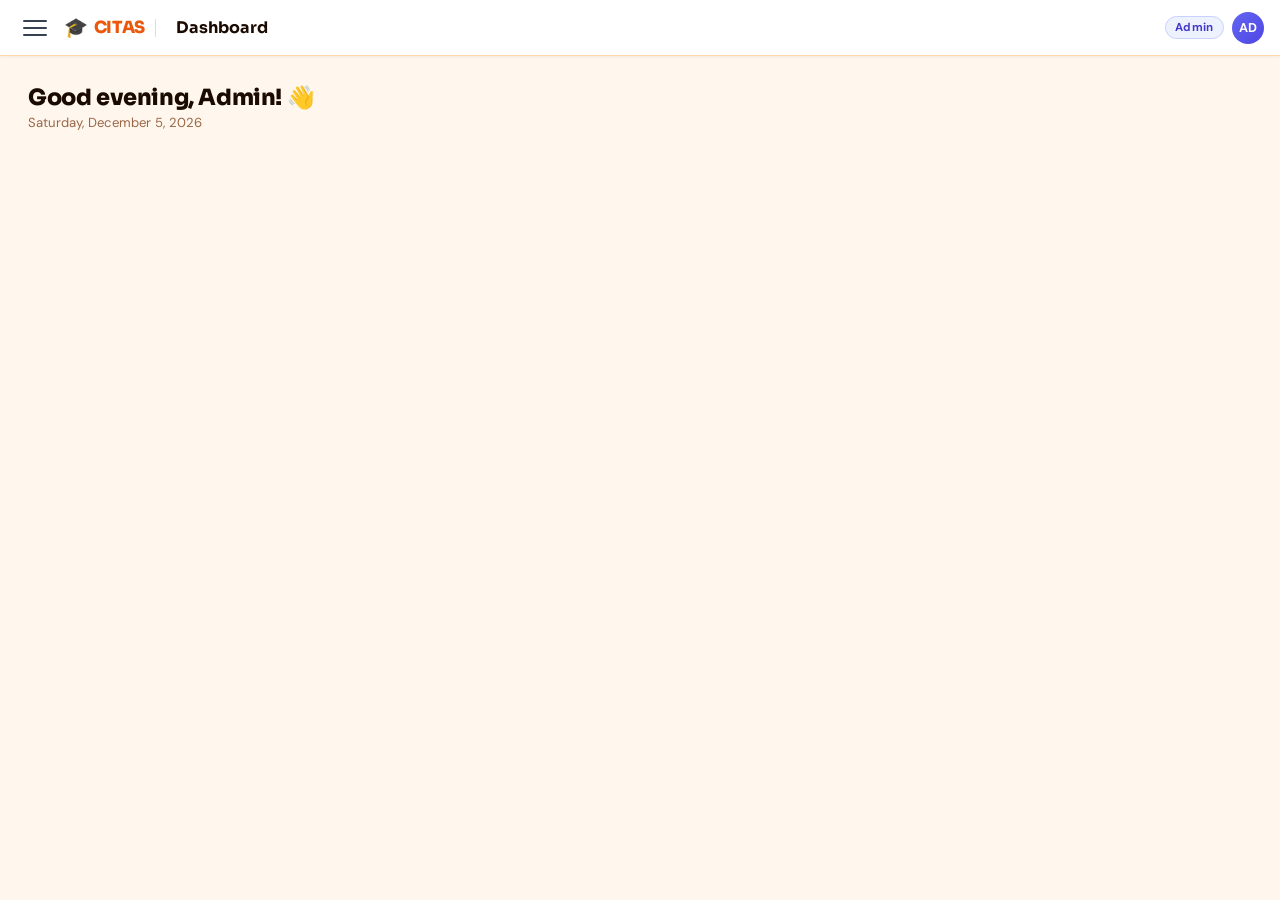
==== admin.html @ ee887fa1 "feat(admin): add admin panel with coordinator management and system stats" ====
<!DOCTYPE html>
<html lang="en">
<head>
  <meta charset="UTF-8">
  <meta name="viewport" content="width=device-width, initial-scale=1.0">
  <title>CITAS — Admin Panel</title>
  <link rel="preconnect" href="https://fonts.googleapis.com">
  <link href="https://fonts.googleapis.com/css2?family=Sora:wght@400;600;700;800&family=DM+Sans:wght@400;500&display=swap" rel="stylesheet">
  <link rel="stylesheet" href="assets/uiParts.css">
  <style>
    body { font-family: 'DM Sans', sans-serif; background: #FFF7ED; margin: 0; }
    .cui-card-title, .cui-page-title { font-family: 'Sora', sans-serif; }

    /* Coordinator card */
    .coord-card {
      background: #fff;
      border: 1px solid #FED7AA;
      border-radius: 12px;
      padding: 1rem 1.25rem;
      margin-bottom: .7rem;
      display: flex;
      align-items: center;
      gap: 1rem;
      flex-wrap: wrap;
      transition: box-shadow .15s;
    }
    .coord-card:hover   { box-shadow: 0 4px 12px rgba(234,88,12,.1); }
    .coord-card.pending { border-color: #F59E0B; background: #FFFBEB; }
    .coord-card.inactive{ border-color: #E5E7EB; background: #F9FAFB; }
    .coord-info         { flex: 1; min-width: 180px; }
    .coord-name         { font-family: Sora,sans-serif; font-weight:700; color:#1A0A00; font-size:.95rem; }
    .coord-meta         { font-size:.78rem; color:#9A6647; margin-top:.2rem; }
    .coord-actions      { display:flex; gap:.4rem; flex-wrap:wrap; flex-shrink:0; }
    @media(max-width:480px) {
      .coord-actions { width:100%; justify-content:flex-end; }
    }

    /* Recent registration item */
    .recent-item {
      display: flex;
      align-items: center;
      gap: .75rem;
      padding: .6rem 0;
      border-bottom: 1px solid #FFF0E0;
    }
    .recent-item:last-child { border-bottom: none; }
  </style>
</head>
<body>

<div class="cui-page-layout">
  <div class="cui-page-main" id="page-main">
    <div class="cui-page-content">
      <section class="cui-section active" id="sec-dashboard"></section>
      <section class="cui-section"        id="sec-coordinators"></section>
      <section class="cui-section"        id="sec-interns"></section>
    </div>
  </div>
</div>

<script src="assets/uiParts.js"></script>
<script>
'use strict';

// ─────────────────────────────────────────────────────────────
//  DATA  (loaded from API — not hardcoded)
// ─────────────────────────────────────────────────────────────
const ADMIN = {
  name:  'Administrator',
  email: 'admin@citas.edu',
  role:  'admin',
};

let STATS        = {};
let COORDINATORS = [];  // all coordinators (pending + active + inactive)


// ─────────────────────────────────────────────────────────────
//  SECTION MAP
// ─────────────────────────────────────────────────────────────
const SECTIONS = {
  dashboard:    'Dashboard',
  coordinators: 'Coordinators',
  interns:      'Interns Overview',
};


// ─────────────────────────────────────────────────────────────
//  SHARED HELPERS  (defined FIRST — used by sidebar below)
// ─────────────────────────────────────────────────────────────
const Helpers = {

  pageHeader(title, subtitle = '', action = null) {
    const wrap = document.createElement('div');
    wrap.className = 'cui-page-header';
    const left = document.createElement('div');
    left.innerHTML = `
      <div class="cui-page-title">${title}</div>
      ${subtitle ? `<div class="cui-page-subtitle">${subtitle}</div>` : ''}`;
    wrap.appendChild(left);
    if (action) wrap.appendChild(action);
    return wrap;
  },

  orangeBtn(label, onClick) {
    return UI.button(label, {
      size: 'sm',
      color: { base:'#EA580C', hover:'#C2410C', text:'#fff' },
      onClick,
    });
  },

  ghostBtn(label, onClick) {
    return UI.button(label, {
      variant: 'ghost', size: 'sm',
      color: { base:'#FFF7ED', hover:'#FFEDD5', text:'#EA580C', border:'#FED7AA' },
      onClick,
    });
  },

  greenBtn(label, onClick) {
    return UI.button(label, {
      size: 'sm',
      color: { base:'#10B981', hover:'#059669', text:'#fff' },
      onClick,
    });
  },

  redBtn(label, onClick) {
    return UI.button(label, {
      size: 'sm',
      color: { base:'#FEF2F2', hover:'#FEE2E2', text:'#991B1B', border:'#FECACA' },
      onClick,
    });
  },

  warningBtn(label, onClick) {
    return UI.button(label, {
      size: 'sm',
      color: { base:'#FFFBEB', hover:'#FEF3C7', text:'#92400E', border:'#FDE68A' },
      onClick,
    });
  },

  avatar(name, size = 'sm') {
    const av = UI.avatar(name, size);
    av.style.background = 'linear-gradient(135deg,#6366F1,#4F46E5)';
    av.style.flexShrink  = '0';
    return av;
  },

  sidebarFooter() {
    const wrap = document.createElement('div');
    wrap.style.cssText = 'display:flex;align-items:center;gap:.65rem';
    const av = UI.avatar(ADMIN.name, 'sm');
    av.style.cssText = 'background:rgba(255,255,255,.22);border:1.5px solid rgba(255,255,255,.35)';
    const info = document.createElement('div');
    info.style.minWidth = '0';
    info.innerHTML = `
      <div style="font-size:.85rem;font-weight:700;color:#fff;overflow:hidden;text-overflow:ellipsis;white-space:nowrap">${ADMIN.name}</div>
      <div style="font-size:.72rem;color:rgba(255,255,255,.6)">System Admin</div>`;
    wrap.append(av, info);
    return wrap;
  },

  refreshCard(id, buildFn) {
    const el = document.getElementById(id);
    if (!el) return;
    el.innerHTML = '';
    el.appendChild(buildFn());
  },

  // Generic API call helper
  async api(action, extra = {}) {
    const res  = await fetch('config/api.php', {
      method:  'POST',
      headers: { 'Content-Type': 'application/json' },
      body:    JSON.stringify({ action, ...extra }),
    });
    return res.json();
  },
};


// ─────────────────────────────────────────────────────────────
//  NAVIGATION
// ─────────────────────────────────────────────────────────────
const sidebar = UI.pageSidebar({
  brand:     'Admin Panel',
  brandIcon: '🛡️',
  items: [
    { section: true, label: 'Menu' },
    { label: 'Dashboard',        icon: '🏠', active: true,  onClick: () => navigate('dashboard')    },
    { label: 'Coordinators',     icon: '🗂️',               onClick: () => navigate('coordinators') },
    { label: 'Interns Overview', icon: '👥',               onClick: () => navigate('interns')      },
    { section: true, label: 'Account' },
    { label: 'Sign Out', icon: '🚪',
      onClick: () => {
        if (!confirm('Sign out?')) return;
        Helpers.api('logout').finally(() => { location.href = 'index.php'; });
      }
    },
  ],
  footer: Helpers.sidebarFooter(),
});

const topbar = UI.navbar({
  brand: 'CITAS', brandIcon: '🎓',
  sidebar,
  pageTitle: 'Dashboard',
  right: [
    UI.badge('Admin', { base:'#EEF2FF', text:'#4338CA', border:'#C7D2FE' }),
    (() => {
      const av = UI.avatar(ADMIN.name, 'sm');
      av.style.background = 'linear-gradient(135deg,#6366F1,#4F46E5)';
      return av;
    })(),
  ],
});
document.getElementById('page-main').prepend(topbar.el);

function navigate(name) {
  document.querySelectorAll('.cui-section').forEach(s => s.classList.remove('active'));
  document.getElementById('sec-' + name).classList.add('active');
  sidebar.setActive(SECTIONS[name]);
  const center = document.querySelector('.cui-navbar-center');
  if (center) center.textContent = SECTIONS[name];
}


// ─────────────────────────────────────────────────────────────
//  DASHBOARD
// ─────────────────────────────────────────────────────────────
const Dashboard = {

  build() {
    const sec  = document.getElementById('sec-dashboard');
    const hour = new Date().getHours();
    const greet = hour < 12 ? 'Good morning' : hour < 17 ? 'Good afternoon' : 'Good evening';

    sec.appendChild(Helpers.pageHeader(
      `${greet}, Admin! 👋`,
      new Date().toLocaleDateString('en-US', { weekday:'long', year:'numeric', month:'long', day:'numeric' })
    ));

    // Stat cards slot — refreshed after API responds
    const statSlot = document.createElement('div');
    statSlot.id = 'dash-stat-slot';
    statSlot.appendChild(UI.loading({ style:'bar', label:'Loading stats…' }));
    sec.appendChild(statSlot);

    const row = document.createElement('div');
    row.className = 'pg-grid-2 mt-lg';
    row.style.alignItems = 'start';

    // Pending coordinators preview
    const pendingSlot = document.createElement('div');
    pendingSlot.id = 'dash-pending-slot';
    pendingSlot.appendChild(UI.loading({ style:'skeleton', rows:3, card:true }));
    row.appendChild(pendingSlot);

    // Recent registrations
    const recentSlot = document.createElement('div');
    recentSlot.id = 'dash-recent-slot';
    recentSlot.appendChild(UI.loading({ style:'skeleton', rows:4, card:true }));
    row.appendChild(recentSlot);

    sec.appendChild(row);

    // Load data
    this.loadStats();
  },

  async loadStats() {
    try {
      STATS = await Helpers.api('getSystemStats');
    } catch (_) {
      STATS = {};
    }

    // Refresh stat strip
    Helpers.refreshCard('dash-stat-slot', () => this.statStrip());

    // Refresh pending coordinators preview
    Helpers.refreshCard('dash-pending-slot', () => this.pendingCoordsCard());

    // Refresh recent registrations
    Helpers.refreshCard('dash-recent-slot', () => this.recentRegistrationsCard());

    // Update sidebar pending badge
    const pending = (STATS.pending_coordinators ?? 0);
    const badgeEl = document.querySelector('.cui-ps-btn-badge');
    if (badgeEl && pending > 0) badgeEl.textContent = pending;
  },

  statStrip() {
    const wrap = document.createElement('div');
    wrap.className = 'pg-grid-4';
    [
      { v: STATS.total_coordinators   ?? 0, l: 'Coordinators',        i: '🗂️', c: { base:'#EEF2FF', text:'#4338CA' } },
      { v: STATS.pending_coordinators ?? 0, l: 'Pending Coordinators',i: '⏳', c: { base:'#FFFBEB', text:'#92400E' } },
      { v: STATS.total_interns        ?? 0, l: 'Active Interns',      i: '👥', c: { base:'#FFF7ED', text:'#EA580C' } },
      { v: STATS.total_reports        ?? 0, l: 'Total Reports',       i: '📄', c: 'info' },
    ].forEach(s => wrap.appendChild(UI.statCard(s.v, s.l, s.i, s.c)));
    return wrap;
  },

  // Shows up to 3 pending coordinator registrations
  pendingCoordsCard() {
    const pending = COORDINATORS.filter(c => !c.is_active);
    const body    = document.createElement('div');

    if (!pending.length) {
      body.appendChild(UI.empty('✅', 'No pending coordinators', 'All coordinator accounts have been reviewed.'));
    } else {
      pending.slice(0, 3).forEach(coord => {
        const item = document.createElement('div');
        item.style.cssText = 'display:flex;align-items:center;gap:.75rem;padding:.65rem 0;border-bottom:1px solid #FFF0E0';
        const info = document.createElement('div');
        info.style.flex = '1';
        info.innerHTML  = `
          <div style="font-weight:700;font-size:.875rem;color:#1A0A00">${coord.name}</div>
          <div style="font-size:.75rem;color:#9A6647">${coord.email}</div>`;
        item.append(Helpers.avatar(coord.name), info,
          Helpers.greenBtn('✅ Approve', () => Coordinators.approve(coord.id)));
        body.appendChild(item);
      });

      if (pending.length > 3) {
        const more = document.createElement('p');
        more.style.cssText = 'font-size:.78rem;color:#9A6647;text-align:center;padding:.5rem 0 0';
        more.textContent   = `+${pending.length - 3} more pending`;
        body.appendChild(more);
      }
    }

    return UI.card({
      title: '⏳ Pending Coordinator Approvals',
      headerActions: UI.badge(pending.length, { base:'#FFFBEB', text:'#92400E' }),
      body,
      footer: pending.length ? [Helpers.ghostBtn('Manage all →', () => navigate('coordinators'))] : [],
    });
  },

  // Recent registrations (any role)
  recentRegistrationsCard() {
    const recent = STATS.recent_registrations ?? [];
    const body   = document.createElement('div');

    if (!recent.length) {
      body.appendChild(UI.empty('📭', 'No recent registrations', ''));
    } else {
      recent.forEach(u => {
        const item = document.createElement('div');
        item.className = 'recent-item';

        const av = UI.avatar(u.name, 'sm');
        av.style.background = u.role === 'coordinator'
          ? 'linear-gradient(135deg,#6366F1,#4F46E5)'
          : 'linear-gradient(135deg,#FF6B00,#EA580C)';

        const info = document.createElement('div');
        info.style.flex = '1';
        info.innerHTML  = `
          <div style="font-weight:600;font-size:.85rem;color:#1A0A00">${u.name}</div>
          <div style="font-size:.73rem;color:#9A6647">${u.email}</div>`;

        const statusBadge = document.createElement('div');
        statusBadge.style.cssText = 'display:flex;flex-direction:column;align-items:flex-end;gap:.25rem';
        statusBadge.appendChild(UI.badge(
          u.role === 'coordinator' ? '🗂️ Coordinator' : '🎒 Intern',
          u.role === 'coordinator'
            ? { base:'#EEF2FF', text:'#4338CA' }
            : { base:'#FFF7ED', text:'#EA580C' }
        ));
        statusBadge.appendChild(UI.badge(
          u.is_active ? 'Active' : '⏳ Pending',
          u.is_active ? { base:'#D1FAE5', text:'#065F46' } : { base:'#FFFBEB', text:'#92400E' }
        ));

        item.append(av, info, statusBadge);
        body.appendChild(item);
      });
    }

    return UI.card({ title: '🕐 Recent Registrations', body });
  },
};


// ─────────────────────────────────────────────────────────────
//  COORDINATORS
// ─────────────────────────────────────────────────────────────
const Coordinators = {

  // Current tab: 'pending' | 'active' | 'inactive'
  currentTab: 'pending',

  build() {
    const sec = document.getElementById('sec-coordinators');
    sec.innerHTML = '';

    sec.appendChild(Helpers.pageHeader(
      'Coordinators',
      'Manage coordinator account access'
    ));

    // Tab buttons
    sec.appendChild(this.tabs());

    // List container
    const listWrap = document.createElement('div');
    listWrap.id = 'coordinators-list-wrap';
    listWrap.appendChild(UI.loading({ style:'skeleton', rows:4 }));
    sec.appendChild(listWrap);

    this.loadAndRender();
  },

  // Pill tabs: Pending / Active / Inactive
  tabs() {
    const wrap = document.createElement('div');
    wrap.id    = 'coord-tabs';
    wrap.style.cssText = 'display:flex;flex-wrap:wrap;gap:.4rem;margin-bottom:1.1rem';

    [
      { value:'pending',  label:'⏳ Pending'  },
      { value:'active',   label:'✅ Active'   },
      { value:'inactive', label:'🚫 Inactive' },
    ].forEach(t => {
      const btn = document.createElement('button');
      btn.style.cssText = 'padding:.4rem .9rem;border-radius:20px;font-size:.8rem;font-weight:600;font-family:inherit;cursor:pointer;transition:all .15s;border:1.5px solid #FED7AA;background:#fff;color:#9A6647';
      btn.textContent   = t.label;
      btn.dataset.tab   = t.value;

      if (this.currentTab === t.value) this._activateTab(btn);

      btn.addEventListener('click', () => {
        this.currentTab = t.value;
        wrap.querySelectorAll('button').forEach(b => {
          b.style.background  = '#fff';
          b.style.borderColor = '#FED7AA';
          b.style.color       = '#9A6647';
        });
        this._activateTab(btn);
        this.renderList();
      });

      wrap.appendChild(btn);
    });
    return wrap;
  },

  _activateTab(btn) {
    btn.style.background  = '#EA580C';
    btn.style.borderColor = '#EA580C';
    btn.style.color       = '#fff';
  },

  async loadAndRender() {
    try {
      COORDINATORS = await Helpers.api('getAllCoordinators');
      if (!Array.isArray(COORDINATORS)) COORDINATORS = [];
    } catch (_) {
      COORDINATORS = [];
    }
    this.renderList();
  },

  renderList() {
    const wrap = document.getElementById('coordinators-list-wrap');
    if (!wrap) return;
    wrap.innerHTML = '';

    const filtered = COORDINATORS.filter(c => {
      if (this.currentTab === 'pending')  return !parseInt(c.is_active);
      if (this.currentTab === 'active')   return  parseInt(c.is_active);
      if (this.currentTab === 'inactive') return !parseInt(c.is_active);
      return true;
    });

    // Re-label: 'inactive' tab = same as pending (is_active = 0) but with different actions
    // We differentiate visually by actions shown

    if (!filtered.length) {
      const msgs = {
        pending:  ['⏳', 'No pending coordinators', 'All registrations have been reviewed.'],
        active:   ['✅', 'No active coordinators',  'Approve a coordinator from the Pending tab.'],
        inactive: ['🚫', 'No inactive coordinators','All coordinators are currently active.'],
      };
      const [icon, title, sub] = msgs[this.currentTab] ?? ['📭','None',''];
      wrap.appendChild(UI.empty(icon, title, sub));
      return;
    }

    const info = document.createElement('p');
    info.style.cssText = 'font-size:.83rem;color:#9A6647;margin-bottom:1rem';
    info.textContent   = `${filtered.length} coordinator${filtered.length !== 1 ? 's' : ''}`;
    wrap.appendChild(info);

    filtered.forEach(coord => wrap.appendChild(this.coordCard(coord)));
  },

  coordCard(coord) {
    const isActive  = parseInt(coord.is_active);
    const isPending = !isActive && this.currentTab === 'pending';

    const wrap = document.createElement('div');
    wrap.className = 'coord-card' + (isPending ? ' pending' : !isActive ? ' inactive' : '');
    wrap.id        = 'coord-card-' + coord.id;

    // Avatar
    wrap.appendChild(Helpers.avatar(coord.name, 'md'));

    // Info
    const info = document.createElement('div');
    info.className = 'coord-info';
    info.innerHTML = `
      <div class="coord-name">${coord.name}</div>
      <div class="coord-meta">${coord.email}</div>
      <div style="font-size:.72rem;color:#C4845A;margin-top:.2rem">
        Registered: ${new Date(coord.created_at).toLocaleDateString('en-US',{month:'short',day:'numeric',year:'numeric'})}
      </div>`;
    wrap.appendChild(info);

    // Status badge
    const badge = document.createElement('div');
    badge.style.flexShrink = '0';
    badge.appendChild(UI.badge(
      isActive ? '✅ Active' : '⏳ Pending',
      isActive
        ? { base:'#D1FAE5', text:'#065F46' }
        : { base:'#FFFBEB', text:'#92400E' }
    ));
    wrap.appendChild(badge);

    // Actions
    const actions = document.createElement('div');
    actions.className = 'coord-actions';

    if (!isActive) {
      // Approve
      actions.appendChild(Helpers.greenBtn('✅ Approve', () => this.approve(coord.id)));
      // Delete pending account
      actions.appendChild(Helpers.redBtn('🗑 Delete', () => this.delete(coord.id, coord.name)));
    } else {
      // View details
      actions.appendChild(Helpers.ghostBtn('👁 View', () => this.openDetailModal(coord)));
      // Deactivate
      actions.appendChild(Helpers.warningBtn('🚫 Deactivate', () => this.deactivate(coord.id, coord.name)));
      // Delete
      actions.appendChild(Helpers.redBtn('🗑 Delete', () => this.delete(coord.id, coord.name)));
    }

    wrap.appendChild(actions);
    return wrap;
  },

  // Coordinator detail modal
  openDetailModal(coord) {
    const body = document.createElement('div');

    const hdr = document.createElement('div');
    hdr.style.cssText = 'display:flex;align-items:center;gap:1rem;margin-bottom:1.5rem;padding-bottom:1.25rem;border-bottom:1px solid #FED7AA';
    const info = document.createElement('div');
    info.innerHTML = `
      <div style="font-family:Sora,sans-serif;font-size:1.05rem;font-weight:800;color:#1A0A00">${coord.name}</div>
      <div style="font-size:.8rem;color:#9A6647;margin-top:.15rem">${coord.email}</div>`;
    hdr.append(Helpers.avatar(coord.name, 'lg'), info);
    body.appendChild(hdr);

    [
      ['📧', 'Email',       coord.email],
      ['🗓️', 'Registered', new Date(coord.created_at).toLocaleDateString('en-US',{month:'long',day:'numeric',year:'numeric'})],
      ['🔘', 'Status',     parseInt(coord.is_active) ? 'Active' : 'Pending / Inactive'],
    ].forEach(([icon, label, value]) => body.appendChild(UI.infoRow(icon, label, value)));

    const m = UI.modal({
      title: '🗂️ Coordinator Details', body, size: 'lg',
      footer: [
        UI.button('Close', { variant:'ghost', size:'sm', onClick: () => m.close() }),
        Helpers.warningBtn('🚫 Deactivate', () => { this.deactivate(coord.id, coord.name); m.close(); }),
        Helpers.redBtn('🗑 Delete',          () => { this.delete(coord.id, coord.name);     m.close(); }),
      ],
    });
    m.open();
  },

  // ── Actions ───────────────────────────────────────────────

  async approve(id) {
    try {
      const res = await Helpers.api('approveCoordinator', { coordinatorId: id });
      if (!res.success) { UI.toast('❌ ' + (res.error ?? 'Approval failed.'), 'danger'); return; }
      const coord = COORDINATORS.find(c => c.id === id);
      if (coord) coord.is_active = '1';
      this.renderList();
      Dashboard.loadStats();  // refresh dashboard numbers
      UI.toast(`✅ ${coord?.name ?? 'Coordinator'} approved — they can now log in.`, 'success');
    } catch (_) {
      UI.toast('❌ Network error.', 'danger');
    }
  },

  async deactivate(id, name) {
    if (!confirm(`Deactivate ${name}?\nThey will not be able to log in until reactivated.`)) return;
    try {
      const res = await Helpers.api('deactivateCoordinator', { coordinatorId: id });
      if (!res.success) { UI.toast('❌ ' + (res.error ?? 'Failed.'), 'danger'); return; }
      const coord = COORDINATORS.find(c => c.id === id);
      if (coord) coord.is_active = '0';
      this.renderList();
      Dashboard.loadStats();
      UI.toast(`🚫 ${name} has been deactivated.`, 'info');
    } catch (_) {
      UI.toast('❌ Network error.', 'danger');
    }
  },

  async delete(id, name) {
    if (!confirm(`Permanently delete ${name}'s account?\nThis cannot be undone.`)) return;
    try {
      const res = await Helpers.api('deleteCoordinator', { coordinatorId: id });
      if (!res.success) { UI.toast('❌ ' + (res.error ?? 'Failed.'), 'danger'); return; }
      COORDINATORS = COORDINATORS.filter(c => c.id !== id);
      this.renderList();
      Dashboard.loadStats();
      UI.toast(`🗑 ${name}'s account has been deleted.`, 'danger');
    } catch (_) {
      UI.toast('❌ Network error.', 'danger');
    }
  },
};


// ─────────────────────────────────────────────────────────────
//  INTERNS OVERVIEW  (read-only — management is coordinator's job)
// ─────────────────────────────────────────────────────────────
const Interns = {

  build() {
    const sec = document.getElementById('sec-interns');
    sec.appendChild(Helpers.pageHeader(
      'Interns Overview',
      'System-wide intern statistics'
    ));

    // Stat cards
    const grid = document.createElement('div');
    grid.className = 'pg-grid-4';
    [
      { v: STATS.total_interns    ?? 0, l:'Active Interns',   i:'👥', c:{ base:'#FFF7ED', text:'#EA580C' } },
      { v: STATS.pending_interns  ?? 0, l:'Pending Approval', i:'⏳', c:{ base:'#FFFBEB', text:'#92400E' } },
      { v: STATS.total_reports    ?? 0, l:'Reports Filed',    i:'📄', c:'info' },
      { v: STATS.total_companies  ?? 0, l:'Host Companies',   i:'🏢', c:'success' },
    ].forEach(s => grid.appendChild(UI.statCard(s.v, s.l, s.i, s.c)));
    sec.appendChild(grid);

    // Info notice
    const notice = document.createElement('div');
    notice.style.cssText = 'padding:1rem 1.25rem;background:#FFF7ED;border:1px solid #FED7AA;border-radius:12px;font-size:.84rem;color:#6B3A1F;margin-top:1rem';
    notice.innerHTML = `
      ℹ️ <strong>Intern management is handled by Coordinators.</strong>
      This overview shows system-wide counts only. To review individual intern records,
      approve/reject registrations, or give report feedback — use the
      <strong>Coordinator Panel</strong>.`;
    sec.appendChild(notice);
  },
};


// ─────────────────────────────────────────────────────────────
//  BOOT
// ─────────────────────────────────────────────────────────────
async function boot() {
  // Load coordinators list first so Dashboard pending card has data
  try {
    COORDINATORS = await Helpers.api('getAllCoordinators');
    if (!Array.isArray(COORDINATORS)) COORDINATORS = [];
  } catch (_) {
    COORDINATORS = [];
  }

  Dashboard   .build();
  Coordinators.build();
  Interns     .build();
}

boot();
</script>
</body>
</html>
---- assets/uiParts.css ----
/* ============================================================
   citas-ui.css  —  CITAS Component Library Styles
   ============================================================ */

/* ── Design tokens ──────────────────────────────────────────── */
:root {
  --c-primary:       #4F46E5;
  --c-primary-dark:  #3730A3;
  --c-primary-light: #EEF2FF;
  --c-success:       #10B981;
  --c-success-light: #D1FAE5;
  --c-danger:        #EF4444;
  --c-danger-light:  #FEE2E2;
  --c-warning:       #F59E0B;
  --c-warning-light: #FEF3C7;
  --c-info:          #06B6D4;
  --c-info-light:    #CFFAFE;

  --c-gray-50:  #F9FAFB;
  --c-gray-100: #F3F4F6;
  --c-gray-200: #E5E7EB;
  --c-gray-300: #D1D5DB;
  --c-gray-400: #9CA3AF;
  --c-gray-500: #6B7280;
  --c-gray-700: #374151;
  --c-gray-900: #111827;

  --c-radius-sm: 6px;
  --c-radius:    10px;
  --c-radius-lg: 16px;
  --c-shadow:    0 1px 3px rgba(0,0,0,.10), 0 1px 2px rgba(0,0,0,.06);
  --c-shadow-md: 0 4px 6px rgba(0,0,0,.07), 0 2px 4px rgba(0,0,0,.05);
  --c-shadow-lg: 0 10px 25px rgba(0,0,0,.12), 0 4px 6px rgba(0,0,0,.05);
  --c-font:      'Segoe UI', system-ui, -apple-system, sans-serif;
  --c-transition: .15s ease;
}

/* ── Reset & base ────────────────────────────────────────────── */
*, *::before, *::after { box-sizing: border-box; margin: 0; padding: 0; }

/* ══════════════════════════════════════════════════════════════
   BUTTONS
══════════════════════════════════════════════════════════════ */
.cui-btn {
  display: inline-flex;
  align-items: center;
  justify-content: center;
  gap: .45rem;
  border: none;
  border-radius: var(--c-radius-sm);
  font-family: var(--c-font);
  font-weight: 600;
  cursor: pointer;
  text-decoration: none;
  line-height: 1;
  transition: all var(--c-transition);
  white-space: nowrap;
  user-select: none;
}
.cui-btn:disabled { opacity: .45; cursor: not-allowed; pointer-events: none; }

/* Sizes */
.cui-btn-xs  { padding: .3rem .65rem;  font-size: .75rem; }
.cui-btn-sm  { padding: .4rem .85rem;  font-size: .8rem;  }
.cui-btn-md  { padding: .55rem 1.1rem; font-size: .875rem;}
.cui-btn-lg  { padding: .75rem 1.5rem; font-size: 1rem;   }
.cui-btn-xl  { padding: .95rem 2rem;   font-size: 1.1rem; }

/* Variants */
.cui-btn-primary   { background: var(--c-primary);  color: #fff; }
.cui-btn-primary:hover  { background: var(--c-primary-dark); transform: translateY(-1px); box-shadow: var(--c-shadow-md); }

.cui-btn-success   { background: var(--c-success);  color: #fff; }
.cui-btn-success:hover  { filter: brightness(.9); transform: translateY(-1px); }

.cui-btn-danger    { background: var(--c-danger);   color: #fff; }
.cui-btn-danger:hover   { filter: brightness(.9); transform: translateY(-1px); }

.cui-btn-warning   { background: var(--c-warning);  color: #fff; }
.cui-btn-warning:hover  { filter: brightness(.9); transform: translateY(-1px); }

.cui-btn-outline {
  background: transparent;
  color: var(--c-primary);
  border: 1.5px solid var(--c-primary);
}
.cui-btn-outline:hover { background: var(--c-primary-light); }

.cui-btn-ghost {
  background: transparent;
  color: var(--c-gray-500);
  border: 1.5px solid var(--c-gray-200);
}
.cui-btn-ghost:hover { background: var(--c-gray-100); color: var(--c-gray-700); }

.cui-btn-link {
  background: transparent;
  color: var(--c-primary);
  border: none;
  padding-left: 0; padding-right: 0;
  text-decoration: underline;
}
.cui-btn-link:hover { color: var(--c-primary-dark); }

.cui-btn-block { width: 100%; }

/* Icon-only round button */
.cui-btn-icon {
  width: 36px; height: 36px;
  border-radius: 50%;
  padding: 0;
  font-size: 1rem;
}
.cui-btn-icon.cui-btn-lg { width: 44px; height: 44px; font-size: 1.2rem; }

/* ══════════════════════════════════════════════════════════════
   CARDS
══════════════════════════════════════════════════════════════ */
.cui-card {
  background: #fff;
  border-radius: var(--c-radius);
  box-shadow: var(--c-shadow);
  overflow: hidden;
}
.cui-card-body    { padding: 1.5rem; }
.cui-card-header  {
  padding: 1rem 1.5rem;
  border-bottom: 1px solid var(--c-gray-100);
  display: flex;
  align-items: center;
  justify-content: space-between;
  gap: .75rem;
}
.cui-card-footer  {
  padding: 1rem 1.5rem;
  border-top: 1px solid var(--c-gray-100);
  background: var(--c-gray-50);
  display: flex;
  align-items: center;
  justify-content: flex-end;
  gap: .5rem;
}
.cui-card-title   { font-size: 1rem; font-weight: 700; color: var(--c-gray-900); }
.cui-card-subtitle{ font-size: .8rem; color: var(--c-gray-400); margin-top: .15rem; }

/* Hoverable card */
.cui-card-hover {
  transition: box-shadow var(--c-transition), transform var(--c-transition);
  cursor: pointer;
}
.cui-card-hover:hover { box-shadow: var(--c-shadow-lg); transform: translateY(-2px); }

/* Stat card */
.cui-stat-card {
  background: #fff;
  border-radius: var(--c-radius);
  padding: 1.25rem;
  box-shadow: var(--c-shadow);
  display: flex;
  align-items: center;
  gap: 1rem;
}
.cui-stat-icon {
  width: 48px; height: 48px;
  border-radius: 12px;
  display: flex; align-items: center; justify-content: center;
  font-size: 1.4rem; flex-shrink: 0;
}
.cui-stat-icon-primary { background: var(--c-primary-light); }
.cui-stat-icon-success { background: var(--c-success-light); }
.cui-stat-icon-danger  { background: var(--c-danger-light);  }
.cui-stat-icon-warning { background: var(--c-warning-light); }
.cui-stat-icon-info    { background: var(--c-info-light);    }
.cui-stat-value { font-size: 1.6rem; font-weight: 800; color: var(--c-gray-900); line-height: 1; }
.cui-stat-label { font-size: .78rem; color: var(--c-gray-500); margin-top: .2rem; }

/* ══════════════════════════════════════════════════════════════
   MODAL
══════════════════════════════════════════════════════════════ */
.cui-overlay {
  display: none;
  position: fixed;
  inset: 0;
  background: rgba(0,0,0,.5);
  z-index: 1000;
  align-items: center;
  justify-content: center;
  padding: 1rem;
  backdrop-filter: blur(2px);
  animation: cuiFadeIn .15s ease;
}
.cui-overlay.cui-open { display: flex; }

@keyframes cuiFadeIn   { from { opacity: 0; } to { opacity: 1; } }
@keyframes cuiSlideUp  { from { opacity: 0; transform: translateY(20px); } to { opacity: 1; transform: none; } }

.cui-modal {
  background: #fff;
  border-radius: var(--c-radius-lg);
  width: 100%;
  max-width: 520px;
  max-height: 90vh;
  overflow-y: auto;
  box-shadow: var(--c-shadow-lg);
  position: relative;
  animation: cuiSlideUp .2s ease;
}
.cui-modal-sm  { max-width: 380px; }
.cui-modal-lg  { max-width: 720px; }
.cui-modal-xl  { max-width: 960px; }

.cui-modal-header {
  padding: 1.25rem 1.5rem;
  border-bottom: 1px solid var(--c-gray-100);
  display: flex;
  align-items: center;
  justify-content: space-between;
  gap: 1rem;
}
.cui-modal-title  { font-size: 1.05rem; font-weight: 700; color: var(--c-gray-900); }
.cui-modal-body   { padding: 1.5rem; }
.cui-modal-footer {
  padding: 1rem 1.5rem;
  border-top: 1px solid var(--c-gray-100);
  display: flex;
  justify-content: flex-end;
  gap: .6rem;
  background: var(--c-gray-50);
  border-radius: 0 0 var(--c-radius-lg) var(--c-radius-lg);
}

.cui-modal-close {
  width: 28px; height: 28px;
  border-radius: 50%;
  background: var(--c-gray-100);
  border: none;
  cursor: pointer;
  display: flex; align-items: center; justify-content: center;
  font-size: .9rem;
  color: var(--c-gray-500);
  transition: background var(--c-transition);
  flex-shrink: 0;
}
.cui-modal-close:hover { background: var(--c-gray-200); color: var(--c-gray-900); }

/* ══════════════════════════════════════════════════════════════
   NAVBAR  (sticky top bar)
══════════════════════════════════════════════════════════════ */
.cui-navbar {
  position: sticky;
  top: 0;
  width: 100%;
  height: 56px;
  display: flex;
  align-items: center;
  justify-content: space-between;
  padding: 0 1rem;
  background: #ffffff;
  border-bottom: 1px solid #E5E7EB;   /* fallback — no var() needed */
  box-shadow: 0 1px 3px rgba(0,0,0,.06);
  z-index: 1100;                       /* sits above sidebar overlay (z:199) */
  gap: .75rem;
}

/* Left side: hamburger only */
.cui-navbar-left {
  display: flex;
  align-items: center;
  gap: .6rem;
  flex-shrink: 0;
}

/* Brand in navbar */
.cui-navbar-brand {
  display: flex;
  align-items: center;
  gap: .4rem;
  font-family: 'Sora', 'Segoe UI', sans-serif;
  font-size: 1.05rem;
  font-weight: 800;
  color: #EA580C;
  letter-spacing: -.3px;
  user-select: none;
  text-decoration: none;
}
.cui-navbar-brand-icon { font-size: 1.2rem; line-height: 1; }

/* Divider between brand and page title */
.cui-navbar-divider {
  width: 1px;
  height: 18px;
  background: #FED7AA;
  flex-shrink: 0;
}

/* Hamburger */
.cui-navbar-menu {
  display: flex;
  flex-direction: column;
  justify-content: center;
  gap: 5px;
  width: 38px;
  height: 38px;
  padding: 7px;
  background: transparent;
  border: none;
  border-radius: 8px;
  cursor: pointer;
  flex-shrink: 0;
  transition: background .15s;
}
.cui-navbar-menu:hover { background: #FFF7ED; }

.cui-navbar-bar {
  display: block;
  width: 100%;
  height: 2px;
  background: #374151;
  border-radius: 2px;
  transition: all .2s ease;
}

/* Animate to X when sidebar is open */
.cui-navbar-menu.open .cui-navbar-bar:nth-child(1) { transform: translateY(7px) rotate(45deg); }
.cui-navbar-menu.open .cui-navbar-bar:nth-child(2) { opacity: 0; transform: scaleX(0); }
.cui-navbar-menu.open .cui-navbar-bar:nth-child(3) { transform: translateY(-7px) rotate(-45deg); }

/* Center: current page name */
.cui-navbar-center {
  flex: 1;
  font-family: 'Sora', 'Segoe UI', sans-serif;
  font-size: 1rem;
  font-weight: 700;
  color: #1A0A00;
  padding-left: .5rem;
  white-space: nowrap;
  overflow: hidden;
  text-overflow: ellipsis;
}

/* Right side */
.cui-navbar-right {
  display: flex;
  align-items: center;
  gap: .5rem;
  flex-shrink: 0;
}


/* ══════════════════════════════════════════════════════════════
   SIDEBAR
══════════════════════════════════════════════════════════════ */
.cui-sidebar {
  width: 240px;
  background: var(--c-gray-900);
  color: #fff;
  display: flex;
  flex-direction: column;
  height: 100vh;
  position: fixed;
  top: 0; left: 0;
  z-index: 200;
  transition: transform .25s ease;
  overflow-y: auto;
}
.cui-sidebar.cui-sidebar-hidden { transform: translateX(-100%); }

.cui-sidebar-brand {
  display: flex;
  align-items: center;
  gap: .75rem;
  padding: 1.5rem 1.25rem 1rem;
  border-bottom: 1px solid rgba(255,255,255,.08);
  font-size: 1.2rem;
  font-weight: 800;
  letter-spacing: -.5px;
}
.cui-nav-section-label {
  font-size: .68rem;
  font-weight: 700;
  text-transform: uppercase;
  letter-spacing: .08em;
  color: rgba(255,255,255,.3);
  padding: .75rem 1.25rem .25rem;
}
.cui-nav-link {
  display: flex;
  align-items: center;
  gap: .75rem;
  padding: .6rem 1.25rem;
  color: rgba(255,255,255,.6);
  text-decoration: none;
  font-size: .875rem;
  font-weight: 500;
  border-left: 3px solid transparent;
  transition: all var(--c-transition);
}
.cui-nav-link:hover  { color: #fff; background: rgba(255,255,255,.06); }
.cui-nav-link.active { color: #fff; background: rgba(79,70,229,.35); border-left-color: var(--c-primary); }
.cui-nav-icon { width: 18px; text-align: center; font-size: .95rem; }
.cui-sidebar-footer {
  padding: 1rem 1.25rem;
  border-top: 1px solid rgba(255,255,255,.08);
  margin-top: auto;
}

/* Sidebar overlay (mobile) */
.cui-sidebar-overlay {
  display: none;
  position: fixed; inset: 0;
  background: rgba(0,0,0,.5);
  z-index: 199;
}
.cui-sidebar-overlay.cui-open { display: block; }

/* Topbar */
.cui-topbar {
  height: 60px;
  background: #fff;
  border-bottom: 1px solid var(--c-gray-200);
  display: flex;
  align-items: center;
  padding: 0 1.5rem;
  gap: 1rem;
  position: sticky;
  top: 0;
  z-index: 100;
  box-shadow: var(--c-shadow);
}
.cui-topbar-brand {
  font-size: 1.1rem;
  font-weight: 800;
  color: var(--c-gray-900);
  display: flex;
  align-items: center;
  gap: .5rem;
  text-decoration: none;
}
.cui-topbar-spacer { flex: 1; }
.cui-topbar-actions { display: flex; align-items: center; gap: .5rem; }

/* Hamburger */
.cui-hamburger {
  width: 36px; height: 36px;
  border: none; background: none;
  cursor: pointer;
  display: flex; flex-direction: column;
  align-items: center; justify-content: center;
  gap: 5px; padding: 0;
}
.cui-hamburger span {
  display: block;
  width: 22px; height: 2px;
  background: var(--c-gray-700);
  border-radius: 2px;
  transition: all .2s ease;
}
.cui-hamburger.open span:nth-child(1) { transform: translateY(7px) rotate(45deg); }
.cui-hamburger.open span:nth-child(2) { opacity: 0; }
.cui-hamburger.open span:nth-child(3) { transform: translateY(-7px) rotate(-45deg); }

/* ══════════════════════════════════════════════════════════════
   BADGES
══════════════════════════════════════════════════════════════ */
.cui-badge {
  display: inline-flex;
  align-items: center;
  padding: .2rem .6rem;
  border-radius: 20px;
  font-size: .72rem;
  font-weight: 700;
  letter-spacing: .02em;
  white-space: nowrap;
}
.cui-badge-primary { background: var(--c-primary-light); color: var(--c-primary-dark); }
.cui-badge-success { background: var(--c-success-light); color: #065F46; }
.cui-badge-danger  { background: var(--c-danger-light);  color: #991B1B; }
.cui-badge-warning { background: var(--c-warning-light); color: #92400E; }
.cui-badge-info    { background: var(--c-info-light);    color: #164E63; }
.cui-badge-gray    { background: var(--c-gray-100);      color: var(--c-gray-500); }

/* Dot badge */
.cui-badge-dot::before {
  content: '';
  display: inline-block;
  width: 6px; height: 6px;
  border-radius: 50%;
  background: currentColor;
  margin-right: .35rem;
}

/* ══════════════════════════════════════════════════════════════
   ALERTS / FLASH MESSAGES
══════════════════════════════════════════════════════════════ */
.cui-alert {
  display: flex;
  align-items: flex-start;
  gap: .75rem;
  padding: .9rem 1.1rem;
  border-radius: var(--c-radius-sm);
  font-size: .875rem;
  line-height: 1.5;
  position: relative;
}
.cui-alert-icon   { font-size: 1.1rem; flex-shrink: 0; margin-top: .05rem; }
.cui-alert-body   { flex: 1; }
.cui-alert-title  { font-weight: 700; margin-bottom: .15rem; }
.cui-alert-close  {
  background: none; border: none; cursor: pointer;
  font-size: 1.1rem; color: inherit; opacity: .6;
  padding: 0; line-height: 1;
  transition: opacity var(--c-transition);
  flex-shrink: 0;
}
.cui-alert-close:hover { opacity: 1; }

.cui-alert-success { background: var(--c-success-light); color: #065F46; }
.cui-alert-danger  { background: var(--c-danger-light);  color: #991B1B; }
.cui-alert-warning { background: var(--c-warning-light); color: #92400E; }
.cui-alert-info    { background: var(--c-info-light);    color: #164E63; }

/* Toast (positioned) */
.cui-toast-container {
  position: fixed;
  bottom: 1.5rem; right: 1.5rem;
  z-index: 9999;
  display: flex;
  flex-direction: column;
  gap: .5rem;
  max-width: 320px;
}
.cui-toast {
  padding: .85rem 1.1rem;
  border-radius: var(--c-radius-sm);
  font-size: .875rem;
  font-weight: 600;
  box-shadow: var(--c-shadow-lg);
  display: flex;
  align-items: center;
  gap: .6rem;
  animation: cuiSlideUp .2s ease;
}

/* ══════════════════════════════════════════════════════════════
   FORMS
══════════════════════════════════════════════════════════════ */
.cui-form-group { margin-bottom: 1rem; }

.cui-label {
  display: block;
  font-size: .875rem;
  font-weight: 600;
  color: var(--c-gray-700);
  margin-bottom: .35rem;
}
.cui-label-required::after { content: ' *'; color: var(--c-danger); }

.cui-input {
  display: block;
  width: 100%;
  padding: .6rem .85rem;
  font-size: .9rem;
  font-family: var(--c-font);
  color: var(--c-gray-900);
  background: #fff;
  border: 1.5px solid var(--c-gray-200);
  border-radius: var(--c-radius-sm);
  outline: none;
  transition: border-color var(--c-transition), box-shadow var(--c-transition);
}
.cui-input:focus {
  border-color: var(--c-primary);
  box-shadow: 0 0 0 3px rgba(79,70,229,.12);
}
.cui-input::placeholder  { color: var(--c-gray-400); }
.cui-input:disabled      { background: var(--c-gray-50); color: var(--c-gray-400); cursor: not-allowed; }
.cui-input-error         { border-color: var(--c-danger) !important; }
.cui-input-error:focus   { box-shadow: 0 0 0 3px rgba(239,68,68,.12) !important; }

.cui-textarea { resize: vertical; min-height: 100px; }

.cui-hint  { font-size: .78rem; color: var(--c-gray-400); margin-top: .3rem; }
.cui-error-msg { font-size: .78rem; color: var(--c-danger); margin-top: .3rem; font-weight: 600; }

/* ══════════════════════════════════════════════════════════════
   TABLE
══════════════════════════════════════════════════════════════ */
.cui-table-wrap { overflow-x: auto; border-radius: var(--c-radius); }
.cui-table      { width: 100%; border-collapse: collapse; }
.cui-table th {
  background: var(--c-gray-50);
  color: var(--c-gray-500);
  font-size: .72rem;
  font-weight: 700;
  text-transform: uppercase;
  letter-spacing: .05em;
  padding: .7rem 1rem;
  text-align: left;
  border-bottom: 1px solid var(--c-gray-200);
  white-space: nowrap;
}
.cui-table td {
  padding: .85rem 1rem;
  font-size: .875rem;
  color: var(--c-gray-700);
  border-bottom: 1px solid var(--c-gray-100);
  vertical-align: middle;
}
.cui-table tr:last-child td { border-bottom: none; }
.cui-table-hover tr:hover td { background: var(--c-gray-50); }

/* ══════════════════════════════════════════════════════════════
   AVATAR
══════════════════════════════════════════════════════════════ */
.cui-avatar {
  display: inline-flex;
  align-items: center;
  justify-content: center;
  border-radius: 50%;
  font-weight: 700;
  background: var(--c-primary);
  color: #fff;
  flex-shrink: 0;
  user-select: none;
}
.cui-avatar-xs { width: 24px; height: 24px; font-size: .65rem; }
.cui-avatar-sm { width: 32px; height: 32px; font-size: .8rem;  }
.cui-avatar-md { width: 40px; height: 40px; font-size: .95rem; }
.cui-avatar-lg { width: 52px; height: 52px; font-size: 1.2rem; }
.cui-avatar-xl { width: 68px; height: 68px; font-size: 1.5rem; }

.cui-avatar-success { background: var(--c-success); }
.cui-avatar-danger  { background: var(--c-danger);  }
.cui-avatar-warning { background: var(--c-warning); }
.cui-avatar-gray    { background: var(--c-gray-400); }

/* ══════════════════════════════════════════════════════════════
   DROPDOWN MENU
══════════════════════════════════════════════════════════════ */
.cui-dropdown { position: relative; display: inline-block; }

.cui-dropdown-menu {
  display: none;
  position: absolute;
  top: calc(100% + 6px);
  right: 0;
  background: #fff;
  border: 1px solid var(--c-gray-200);
  border-radius: var(--c-radius-sm);
  box-shadow: var(--c-shadow-lg);
  min-width: 180px;
  z-index: 300;
  animation: cuiSlideUp .12s ease;
  overflow: hidden;
}
.cui-dropdown-menu.cui-open { display: block; }

.cui-dropdown-item {
  display: flex;
  align-items: center;
  gap: .6rem;
  padding: .6rem 1rem;
  font-size: .875rem;
  color: var(--c-gray-700);
  cursor: pointer;
  text-decoration: none;
  border: none;
  background: none;
  width: 100%;
  text-align: left;
  font-family: var(--c-font);
  transition: background var(--c-transition);
}
.cui-dropdown-item:hover { background: var(--c-gray-50); color: var(--c-gray-900); }
.cui-dropdown-item.danger:hover { background: var(--c-danger-light); color: var(--c-danger); }
.cui-dropdown-divider {
  height: 1px;
  background: var(--c-gray-100);
  margin: .25rem 0;
}

/* ══════════════════════════════════════════════════════════════
   TABS
══════════════════════════════════════════════════════════════ */
.cui-tabs {
  display: flex;
  gap: .25rem;
  border-bottom: 2px solid var(--c-gray-200);
  margin-bottom: 1.25rem;
}
.cui-tab {
  padding: .6rem 1rem;
  font-size: .875rem;
  font-weight: 600;
  color: var(--c-gray-500);
  cursor: pointer;
  border: none;
  background: none;
  font-family: var(--c-font);
  border-bottom: 2px solid transparent;
  margin-bottom: -2px;
  transition: all var(--c-transition);
  white-space: nowrap;
}
.cui-tab:hover    { color: var(--c-primary); }
.cui-tab.active   { color: var(--c-primary); border-bottom-color: var(--c-primary); }

/* Pill tabs */
.cui-tabs-pills { border-bottom: none; gap: .4rem; }
.cui-tabs-pills .cui-tab {
  border-radius: 20px;
  border-bottom: none;
  margin-bottom: 0;
  padding: .4rem .9rem;
}
.cui-tabs-pills .cui-tab.active { background: var(--c-primary); color: #fff; }

/* ══════════════════════════════════════════════════════════════
   PROGRESS BAR
══════════════════════════════════════════════════════════════ */
.cui-progress {
  height: 8px;
  background: var(--c-gray-100);
  border-radius: 20px;
  overflow: hidden;
}
.cui-progress-bar {
  height: 100%;
  background: var(--c-primary);
  border-radius: 20px;
  transition: width .4s ease;
}
.cui-progress-bar-success { background: var(--c-success); }
.cui-progress-bar-danger  { background: var(--c-danger);  }
.cui-progress-bar-warning { background: var(--c-warning); }
.cui-progress-sm { height: 4px; }
.cui-progress-lg { height: 12px; }
.cui-progress-striped .cui-progress-bar {
  background-image: repeating-linear-gradient(
    45deg, rgba(255,255,255,.15) 0, rgba(255,255,255,.15) 10px, transparent 10px, transparent 20px
  );
}

/* ══════════════════════════════════════════════════════════════
   DIVIDER
══════════════════════════════════════════════════════════════ */
.cui-divider {
  border: none;
  border-top: 1px solid var(--c-gray-200);
  margin: 1rem 0;
}
.cui-divider-label {
  display: flex; align-items: center; gap: .75rem;
  color: var(--c-gray-400); font-size: .78rem; font-weight: 600;
  text-transform: uppercase; letter-spacing: .05em;
}
.cui-divider-label::before,
.cui-divider-label::after { content: ''; flex: 1; height: 1px; background: var(--c-gray-200); }

/* ══════════════════════════════════════════════════════════════
   EMPTY STATE
══════════════════════════════════════════════════════════════ */
.cui-empty {
  text-align: center;
  padding: 3.5rem 2rem;
  color: var(--c-gray-400);
}
.cui-empty-icon { font-size: 2.5rem; margin-bottom: .75rem; }
.cui-empty-title { font-size: 1rem; font-weight: 700; color: var(--c-gray-500); margin-bottom: .35rem; }
.cui-empty-msg   { font-size: .875rem; line-height: 1.6; }

/* ══════════════════════════════════════════════════════════════
   SPINNER / LOADER
══════════════════════════════════════════════════════════════ */
.cui-spinner {
  display: inline-block;
  width: 24px; height: 24px;
  border: 3px solid var(--c-gray-200);
  border-top-color: var(--c-primary);
  border-radius: 50%;
  animation: cuiSpin .6s linear infinite;
}
.cui-spinner-sm { width: 16px; height: 16px; border-width: 2px; }
.cui-spinner-lg { width: 36px; height: 36px; border-width: 4px; }
@keyframes cuiSpin { to { transform: rotate(360deg); } }

/* ══════════════════════════════════════════════════════════════
   SKELETON LOADER
══════════════════════════════════════════════════════════════ */
.cui-skeleton {
  background: linear-gradient(90deg, var(--c-gray-100) 25%, var(--c-gray-200) 50%, var(--c-gray-100) 75%);
  background-size: 200% 100%;
  animation: cuiShimmer 1.4s infinite;
  border-radius: var(--c-radius-sm);
}
@keyframes cuiShimmer { to { background-position: -200% 0; } }

/* ══════════════════════════════════════════════════════════════
   CHIP / TAG
══════════════════════════════════════════════════════════════ */
.cui-chip {
  display: inline-flex;
  align-items: center;
  gap: .35rem;
  padding: .3rem .7rem;
  background: var(--c-gray-100);
  color: var(--c-gray-700);
  border-radius: 20px;
  font-size: .8rem;
  font-weight: 600;
  border: 1px solid var(--c-gray-200);
}
.cui-chip-close {
  background: none; border: none;
  cursor: pointer; color: inherit;
  font-size: .85rem; padding: 0; line-height: 1;
  opacity: .6; transition: opacity var(--c-transition);
}
.cui-chip-close:hover { opacity: 1; }

/* ══════════════════════════════════════════════════════════════
   LAYOUT HELPERS
══════════════════════════════════════════════════════════════ */
.cui-grid-2 { display: grid; grid-template-columns: 1fr 1fr; gap: 1rem; }
.cui-grid-3 { display: grid; grid-template-columns: 1fr 1fr 1fr; gap: 1rem; }
.cui-grid-4 { display: grid; grid-template-columns: repeat(4, 1fr); gap: 1rem; }
.cui-grid-auto { display: grid; grid-template-columns: repeat(auto-fit, minmax(200px, 1fr)); gap: 1rem; }

.cui-flex         { display: flex; }
.cui-flex-center  { display: flex; align-items: center; justify-content: center; }
.cui-flex-between { display: flex; align-items: center; justify-content: space-between; }
.cui-flex-wrap    { flex-wrap: wrap; }
.cui-gap-1 { gap: .5rem; }
.cui-gap-2 { gap: 1rem; }
.cui-gap-3 { gap: 1.5rem; }

@media (max-width: 640px) {
  .cui-grid-2, .cui-grid-3, .cui-grid-4 { grid-template-columns: 1fr; }
}

/* ══════════════════════════════════════════════════════════════
   SIDEBAR PANEL  (button-based, CITAS orange gradient theme)
══════════════════════════════════════════════════════════════ */

/* ── Panel shell ─────────────────────────────────────────── */
.cui-sp {
  width: 256px;
  height: 100vh;
  position: fixed;
  top: 0;
  left: 0;
  z-index: 200;
  display: flex;
  flex-direction: column;
  overflow-y: auto;
  overflow-x: hidden;
  transition: transform .28s cubic-bezier(.4, 0, .2, 1);

  /* Orange gradient — deepens top to bottom */
  background: linear-gradient(
    175deg,
    #ff8c00 0%,
    #f97316 30%,
    #ea580c 65%,
    #c2410c 100%
  );

  /* Subtle warm texture via repeating radial */
  background-image:
    radial-gradient(circle at 20% 10%, rgba(255,255,255,.12) 0%, transparent 50%),
    radial-gradient(circle at 80% 90%, rgba(0,0,0,.08) 0%, transparent 50%),
    linear-gradient(175deg, #ff8c00 0%, #f97316 30%, #ea580c 65%, #c2410c 100%);

  box-shadow: none;
  color: #fff;
}

.cui-sp.cui-sp-hidden {
  transform: translateX(-100%);
}

/* Shadow only when panel is actually open */
.cui-sp:not(.cui-sp-hidden) {
  box-shadow: 4px 0 24px rgba(194, 65, 12, .35);
}

/* ── Brand header ────────────────────────────────────────── */
.cui-sp-brand {
  display: flex;
  align-items: center;
  gap: .65rem;
  padding: 1.4rem 1.25rem 1.1rem;
  border-bottom: 1px solid rgba(255, 255, 255, .18);
  flex-shrink: 0;
}

.cui-sp-brand-icon {
  font-size: 1.6rem;
  line-height: 1;
  /* Soft glow ring around the icon */
  background: rgba(255,255,255,.18);
  border-radius: 10px;
  width: 40px;
  height: 40px;
  display: flex;
  align-items: center;
  justify-content: center;
  flex-shrink: 0;
}

.cui-sp-brand-name {
  font-size: 1.2rem;
  font-weight: 800;
  letter-spacing: -.4px;
  color: #fff;
  text-shadow: 0 1px 3px rgba(0,0,0,.2);
}

/* ── Nav area ────────────────────────────────────────────── */
.cui-sp-nav {
  flex: 1;
  padding: .65rem 0;
  display: flex;
  flex-direction: column;
}

/* Section label */
.cui-sp-section {
  font-size: .67rem;
  font-weight: 700;
  text-transform: uppercase;
  letter-spacing: .1em;
  color: rgba(255,255,255,.45);
  padding: .85rem 1.25rem .3rem;
  user-select: none;
}

/* ── Nav button ──────────────────────────────────────────── */
.cui-sp-btn {
  display: flex;
  align-items: center;
  gap: .7rem;
  width: 100%;
  padding: .62rem 1.1rem .62rem 1.25rem;
  background: transparent;
  border: none;
  border-left: 3px solid transparent;
  color: rgba(255, 255, 255, .75);
  font-size: .875rem;
  font-weight: 500;
  font-family: inherit;
  cursor: pointer;
  text-align: left;
  transition: background .15s, color .15s, border-color .15s;
  position: relative;
}

.cui-sp-btn:hover {
  background: rgba(255, 255, 255, .14);
  color: #fff;
  border-left-color: rgba(255,255,255,.5);
}

/* Active / current page state */
.cui-sp-btn.active {
  background: rgba(255, 255, 255, .22);
  color: #fff;
  font-weight: 700;
  border-left-color: #fff;
  /* Pill highlight effect */
  box-shadow: inset 0 0 0 1px rgba(255,255,255,.15);
}

/* Icon */
.cui-sp-btn-icon {
  font-size: 1rem;
  width: 20px;
  text-align: center;
  flex-shrink: 0;
  line-height: 1;
}

/* Label — grows to fill remaining space, pushes badge right */
.cui-sp-btn-label {
  flex: 1;
  line-height: 1.3;
}

/* Badge pill (e.g. unread count) */
.cui-sp-btn-badge {
  background: rgba(255,255,255,.25);
  color: #fff;
  font-size: .68rem;
  font-weight: 700;
  padding: .15rem .45rem;
  border-radius: 20px;
  min-width: 20px;
  text-align: center;
  flex-shrink: 0;
  line-height: 1.4;
}

.cui-sp-btn.active .cui-sp-btn-badge {
  background: rgba(255,255,255,.4);
}

/* ── Footer ──────────────────────────────────────────────── */
.cui-sp-footer {
  padding: 1rem 1.25rem;
  border-top: 1px solid rgba(255,255,255,.18);
  flex-shrink: 0;
  /* Slightly darker overlay so footer feels grounded */
  background: rgba(0,0,0,.1);
}

/* ── Scrollbar (webkit) ──────────────────────────────────── */
.cui-sp::-webkit-scrollbar        { width: 4px; }
.cui-sp::-webkit-scrollbar-track  { background: transparent; }
.cui-sp::-webkit-scrollbar-thumb  { background: rgba(255,255,255,.25); border-radius: 4px; }
.cui-sp::-webkit-scrollbar-thumb:hover { background: rgba(255,255,255,.4); }

/* ══════════════════════════════════════════════════════════════
   PAGE LAYOUT  (sidebar + main content, used by intern/coordinator pages)
══════════════════════════════════════════════════════════════ */

/* Wrapper that holds sidebar + page content side by side */
.cui-page-layout {
  display: flex;
  min-height: 100vh;
  background: #FFF7ED;      /* warm orange-tinted page bg */
}

/* The scrollable main area sits to the right of the sidebar */
.cui-page-main {
  flex: 1;
  min-width: 0;
  display: flex;
  flex-direction: column;
}

/* Sticky topbar inside page main */
.cui-page-main .cui-navbar {
  position: sticky;
  top: 0;
  z-index: 100;
}

/* Content padding */
.cui-page-content {
  padding: 1.75rem 1.75rem 3rem;
  flex: 1;
}

/* Section — one per "page" in the SPA; hidden by default */
.cui-section { display: none; }
.cui-section.active { display: block; }

/* Animate section entry */
.cui-section.active {
  animation: cuiSectionIn .2s ease;
}
@keyframes cuiSectionIn {
  from { opacity: 0; transform: translateY(8px); }
  to   { opacity: 1; transform: none; }
}

/* ══════════════════════════════════════════════════════════════
   PAGE SIDEBAR  (persistent desktop / drawer mobile)
══════════════════════════════════════════════════════════════ */

/* Mobile dim overlay */
.cui-ps-overlay {
  display: none;
  position: fixed; inset: 0;
  background: rgba(0,0,0,.45);
  z-index: 199;
}
.cui-ps-overlay.cui-ps-overlay-open { display: block; }

/* Sidebar panel — always a fixed drawer, hidden until opened */
.cui-ps {
  width: 248px;
  display: flex;
  flex-direction: column;
  background-image:
    radial-gradient(circle at 15% 10%, rgba(255,255,255,.13) 0%, transparent 55%),
    radial-gradient(circle at 85% 90%, rgba(0,0,0,.07) 0%,   transparent 55%),
    linear-gradient(175deg, #FF6B00 0%, #EA580C 40%, #C2410C 100%);
  color: #fff;
  position: fixed;
  left: 0; top: 0; bottom: 0;
  height: 100%;
  z-index: 200;
  overflow-y: auto;
  overflow-x: hidden;
  transform: translateX(-100%);
  transition: transform .26s cubic-bezier(.4, 0, .2, 1);
}

.cui-ps.cui-ps-open {
  transform: translateX(0);
  box-shadow: 6px 0 32px rgba(194,65,12,.28);
}

/* Page layout is always full-width since sidebar is a drawer */
.cui-page-layout {
  display: block;
  min-height: 100vh;
  background: #FFF7ED;
}
.cui-page-main { width: 100%; }

/* Brand */
.cui-ps-brand {
  display: flex;
  align-items: center;
  gap: .65rem;
  padding: 1.4rem 1.25rem 1.1rem;
  border-bottom: 1px solid rgba(255,255,255,.18);
  flex-shrink: 0;
}
.cui-ps-brand-icon {
  width: 40px; height: 40px;
  background: rgba(255,255,255,.18);
  border: 1.5px solid rgba(255,255,255,.28);
  border-radius: 10px;
  display: flex; align-items: center; justify-content: center;
  font-size: 1.35rem; flex-shrink: 0;
}
.cui-ps-brand-name {
  font-family: 'Sora', 'Segoe UI', sans-serif;
  font-size: 1.15rem;
  font-weight: 800;
  letter-spacing: -.4px;
  color: #fff;
}

/* Nav */
.cui-ps-nav {
  flex: 1;
  padding: .65rem 0;
  display: flex;
  flex-direction: column;
}

.cui-ps-section {
  font-size: .67rem;
  font-weight: 700;
  text-transform: uppercase;
  letter-spacing: .1em;
  color: rgba(255,255,255,.4);
  padding: .85rem 1.25rem .3rem;
  user-select: none;
}

/* Nav button */
.cui-ps-btn {
  display: flex;
  align-items: center;
  gap: .7rem;
  width: 100%;
  padding: .62rem 1.1rem .62rem 1.25rem;
  background: transparent;
  border: none;
  border-left: 3px solid transparent;
  color: rgba(255,255,255,.72);
  font-size: .875rem;
  font-weight: 500;
  font-family: inherit;
  cursor: pointer;
  text-align: left;
  transition: background .15s, color .15s, border-color .15s;
}
.cui-ps-btn:hover {
  background: rgba(255,255,255,.13);
  color: #fff;
  border-left-color: rgba(255,255,255,.45);
}
.cui-ps-btn.active {
  background: rgba(255,255,255,.2);
  color: #fff;
  font-weight: 700;
  border-left-color: #fff;
}
.cui-ps-btn-icon  { font-size: 1rem; width: 20px; text-align: center; flex-shrink: 0; }
.cui-ps-btn-label { flex: 1; }
.cui-ps-btn-badge {
  background: rgba(255,255,255,.25);
  color: #fff;
  font-size: .68rem;
  font-weight: 700;
  padding: .15rem .45rem;
  border-radius: 20px;
  min-width: 20px;
  text-align: center;
  flex-shrink: 0;
}
.cui-ps-btn.active .cui-ps-btn-badge { background: rgba(255,255,255,.38); }

/* Footer */
.cui-ps-footer {
  padding: 1rem 1.25rem;
  border-top: 1px solid rgba(255,255,255,.18);
  flex-shrink: 0;
  background: rgba(0,0,0,.08);
}

/* Scrollbar */
.cui-ps::-webkit-scrollbar        { width: 4px; }
.cui-ps::-webkit-scrollbar-track  { background: transparent; }
.cui-ps::-webkit-scrollbar-thumb  { background: rgba(255,255,255,.22); border-radius: 4px; }

/* ══════════════════════════════════════════════════════════════
   PAGE HEADER  (section title row at top of each view)
══════════════════════════════════════════════════════════════ */
.cui-page-header {
  display: flex;
  align-items: flex-start;
  justify-content: space-between;
  gap: 1rem;
  flex-wrap: wrap;
  margin-bottom: 1.5rem;
}
.cui-page-title {
  font-family: 'Sora', 'Segoe UI', sans-serif;
  font-size: 1.4rem;
  font-weight: 800;
  color: #1A0A00;
  letter-spacing: -.4px;
  line-height: 1.2;
}
.cui-page-subtitle {
  font-size: .82rem;
  color: #9A6647;
  margin-top: .2rem;
}

/* ══════════════════════════════════════════════════════════════
   STAT CARDS GRID
══════════════════════════════════════════════════════════════ */
.cui-stat-grid {
  display: grid;
  grid-template-columns: repeat(auto-fit, minmax(170px, 1fr));
  gap: 1rem;
  margin-bottom: 1.5rem;
}

/* Override statCard styles to use orange theme */
.cui-stat-card {
  border: 1px solid #FED7AA;
}
.cui-stat-icon-orange { background: #FFF7ED; }
.cui-stat-value       { color: #1A0A00; }

/* ══════════════════════════════════════════════════════════════
   PROFILE CARD
══════════════════════════════════════════════════════════════ */
.cui-profile-card {
  display: flex;
  align-items: center;
  gap: 1.25rem;
  background: #fff;
  border: 1px solid #FED7AA;
  border-radius: 14px;
  padding: 1.25rem 1.5rem;
  margin-bottom: 1.5rem;
  box-shadow: 0 2px 8px rgba(234,88,12,.07);
}

.cui-profile-avatar {
  width: 60px; height: 60px;
  border-radius: 50%;
  background: linear-gradient(135deg, #FF6B00, #EA580C);
  color: #fff;
  font-family: 'Sora', sans-serif;
  font-size: 1.35rem;
  font-weight: 800;
  display: flex;
  align-items: center;
  justify-content: center;
  flex-shrink: 0;
  box-shadow: 0 4px 12px rgba(234,88,12,.3);
}

.cui-profile-info { flex: 1; min-width: 0; }

.cui-profile-name {
  font-family: 'Sora', sans-serif;
  font-size: 1.1rem;
  font-weight: 800;
  color: #1A0A00;
  letter-spacing: -.3px;
  white-space: nowrap;
  overflow: hidden;
  text-overflow: ellipsis;
}

.cui-profile-role-badge {
  display: inline-block;
  background: #FFF7ED;
  color: #EA580C;
  border: 1px solid #FED7AA;
  font-size: .72rem;
  font-weight: 700;
  padding: .18rem .55rem;
  border-radius: 20px;
  margin-top: .3rem;
  text-transform: capitalize;
}

.cui-profile-details {
  display: flex;
  flex-wrap: wrap;
  gap: .35rem .9rem;
  margin-top: .5rem;
}

.cui-profile-detail-row {
  display: flex;
  align-items: center;
  gap: .3rem;
  font-size: .78rem;
  color: #9A6647;
}
.cui-profile-detail-icon { font-size: .8rem; opacity: .7; }

@media (max-width: 540px) {
  .cui-profile-card    { flex-direction: column; align-items: flex-start; }
  .cui-profile-details { flex-direction: column; gap: .25rem; }
}

/* ══════════════════════════════════════════════════════════════
   STAT ROW  (horizontal strip of numbers)
══════════════════════════════════════════════════════════════ */
.cui-stat-row {
  display: flex;
  align-items: stretch;
  gap: 0;
  border: 1px solid #FED7AA;
  border-radius: 12px;
  background: #fff;
  overflow: hidden;
  margin-bottom: 1rem;
}
.cui-stat-row-item {
  flex: 1;
  padding: .75rem .5rem;
  text-align: center;
}
.cui-stat-row-div {
  width: 1px;
  background: #FED7AA;
  flex-shrink: 0;
}
.cui-stat-row-value {
  font-family: 'Sora', sans-serif;
  font-size: 1.25rem;
  font-weight: 800;
  color: #EA580C;
  line-height: 1;
}
.cui-stat-row-label {
  font-size: .7rem;
  color: #9A6647;
  margin-top: .3rem;
  font-weight: 500;
}

/* ══════════════════════════════════════════════════════════════
   UPLOAD ZONE  (drag-and-drop)
══════════════════════════════════════════════════════════════ */
.cui-upload-zone {
  border: 2px dashed #FED7AA;
  border-radius: 12px;
  background: #FFF7ED;
  padding: 2rem 1.5rem;
  text-align: center;
  cursor: pointer;
  transition: border-color .15s, background .15s;
  position: relative;
}
.cui-upload-zone:hover,
.cui-upload-zone.cui-upload-zone-over {
  border-color: #EA580C;
  background: #FFEDD5;
}
.cui-upload-input {
  position: absolute;
  inset: 0;
  opacity: 0;
  width: 100%;
  height: 100%;
  cursor: pointer;
  font-size: 0;     /* hides file picker text in some browsers */
}
.cui-upload-icon  { font-size: 2rem; margin-bottom: .5rem; }
.cui-upload-label { font-size: .875rem; font-weight: 600; color: #6B3A1F; }
.cui-upload-hint  { font-size: .78rem; color: #9A6647; margin-top: .3rem; }

/* ══════════════════════════════════════════════════════════════
   ANNOUNCEMENT CARD  (for intern dashboard + coordinator list)
══════════════════════════════════════════════════════════════ */
.cui-announcement {
  background: #fff;
  border: 1px solid #FED7AA;
  border-radius: 12px;
  padding: 1.1rem 1.25rem;
  margin-bottom: .75rem;
  transition: box-shadow .15s;
  position: relative;
}
.cui-announcement:hover { box-shadow: 0 4px 12px rgba(234,88,12,.1); }
.cui-announcement.pinned {
  border-color: #EA580C;
  background: #FFF7ED;
}
.cui-announcement-pin {
  font-size: .72rem;
  font-weight: 700;
  color: #EA580C;
  margin-bottom: .35rem;
  display: block;
}
.cui-announcement-title {
  font-family: 'Sora', sans-serif;
  font-size: .95rem;
  font-weight: 700;
  color: #1A0A00;
  margin-bottom: .3rem;
}
.cui-announcement-body {
  font-size: .85rem;
  color: #6B3A1F;
  line-height: 1.6;
}
.cui-announcement-meta {
  font-size: .75rem;
  color: #9A6647;
  margin-top: .5rem;
}
.cui-announcement-actions {
  position: absolute;
  top: .9rem; right: .9rem;
  display: flex; gap: .4rem;
}

/* ══════════════════════════════════════════════════════════════
   CLOCK WIDGET  (for attendance page)
══════════════════════════════════════════════════════════════ */
.cui-clock {
  text-align: center;
  padding: 1.75rem 1.5rem;
}
.cui-clock-time {
  font-family: 'Sora', sans-serif;
  font-size: 3rem;
  font-weight: 800;
  color: #1A0A00;
  letter-spacing: -.5px;
  font-variant-numeric: tabular-nums;
  line-height: 1;
}
.cui-clock-date {
  font-size: .875rem;
  color: #9A6647;
  margin-top: .4rem;
}
.cui-clock-status {
  display: inline-flex;
  align-items: center;
  gap: .4rem;
  margin-top: 1rem;
  font-size: .82rem;
  font-weight: 700;
  padding: .4rem 1rem;
  border-radius: 20px;
}
.cui-clock-status-in   { background: #D1FAE5; color: #065F46; }
.cui-clock-status-out  { background: #FEE2E2; color: #991B1B; }
.cui-clock-status-idle { background: #F3F4F6; color: #6B7280; }
.cui-clock-actions {
  display: flex;
  gap: .75rem;
  justify-content: center;
  margin-top: 1.25rem;
}

/* ══════════════════════════════════════════════════════════════
   PAGE-LEVEL CARD overrides (softer orange border theme)
══════════════════════════════════════════════════════════════ */
.cui-page-content .cui-card {
  border: 1px solid #FED7AA;
  box-shadow: 0 2px 8px rgba(234,88,12,.06);
}
.cui-page-content .cui-card-header {
  border-bottom-color: #FED7AA;
  background: #FFFAF5;
}
.cui-page-content .cui-card-footer {
  border-top-color: #FED7AA;
  background: #FFFAF5;
}
.cui-page-content table th {
  background: #FFFAF5;
  color: #9A6647;
  border-bottom-color: #FED7AA;
}
.cui-page-content table td {
  border-bottom-color: #FFF0E0;
}

/* ══════════════════════════════════════════════════════════════
   FILTER BAR  (search + selects in a row)
══════════════════════════════════════════════════════════════ */
.cui-filter-bar {
  display: flex;
  flex-wrap: wrap;
  gap: .6rem;
  margin-bottom: 1.1rem;
  align-items: center;
}
.cui-filter-bar .cui-input { background: #fff; border-color: #FED7AA; flex: 1; min-width: 180px; }
.cui-filter-bar .cui-input:focus { border-color: #EA580C; }

/* ══════════════════════════════════════════════════════════════
   INFO ROW
══════════════════════════════════════════════════════════════ */
.cui-info-row {
  display: flex;
  align-items: flex-start;
  gap: .65rem;
  padding: .55rem 0;
  border-bottom: 1px solid #FFF0E0;
}
.cui-info-row:last-child { border-bottom: none; }
.cui-info-row-icon  { font-size: .95rem; margin-top: .1rem; flex-shrink: 0; opacity: .7; }
.cui-info-row-label { font-size: .72rem; font-weight: 700; color: #9A6647; text-transform: uppercase; letter-spacing: .04em; }
.cui-info-row-value { font-size: .875rem; color: #1A0A00; margin-top: .1rem; line-height: 1.4; }

/* ══════════════════════════════════════════════════════════════
   COMPANY INFO CARD
══════════════════════════════════════════════════════════════ */
.cui-company-card {
  background: #fff;
  border: 1px solid #FED7AA;
  border-radius: 14px;
  overflow: hidden;
  box-shadow: 0 2px 8px rgba(234,88,12,.06);
}

.cui-company-header {
  background: linear-gradient(135deg, #FF6B00 0%, #EA580C 60%, #C2410C 100%);
  padding: 1.1rem 1.4rem;
  display: flex;
  align-items: center;
  gap: 1rem;
}

.cui-company-logo {
  width: 48px; height: 48px;
  border-radius: 12px;
  background: rgba(255,255,255,.22);
  border: 1.5px solid rgba(255,255,255,.35);
  display: flex;
  align-items: center;
  justify-content: center;
  font-size: 1.3rem;
  font-weight: 800;
  color: #fff;
  font-family: 'Sora', sans-serif;
  flex-shrink: 0;
}

.cui-company-name {
  font-family: 'Sora', sans-serif;
  font-size: 1rem;
  font-weight: 800;
  color: #fff;
  letter-spacing: -.2px;
}

.cui-company-position {
  font-size: .78rem;
  color: rgba(255,255,255,.75);
  margin-top: .2rem;
}

.cui-company-grid {
  padding: .5rem 1.4rem 1rem;
}

/* ══════════════════════════════════════════════════════════════
   SECTION TABS (pill style, orange theme — used on profile page)
══════════════════════════════════════════════════════════════ */
.cui-page-tabs {
  display: flex;
  gap: .4rem;
  flex-wrap: wrap;
  margin-bottom: 1.4rem;
  padding-bottom: .9rem;
  border-bottom: 2px solid #FED7AA;
}
.cui-page-tab {
  padding: .45rem 1rem;
  background: transparent;
  border: 1.5px solid #FED7AA;
  border-radius: 20px;
  font-size: .82rem;
  font-weight: 600;
  color: #9A6647;
  cursor: pointer;
  font-family: inherit;
  transition: all .15s;
  display: flex;
  align-items: center;
  gap: .35rem;
}
.cui-page-tab:hover  { border-color: #EA580C; color: #EA580C; background: #FFF7ED; }
.cui-page-tab.active { background: #EA580C; border-color: #EA580C; color: #fff; }

/* ══════════════════════════════════════════════════════════════
   LOG TABLE  (attendance day rows with stripe)
══════════════════════════════════════════════════════════════ */
.cui-log-row-today td { background: #FFF7ED !important; }

/* ══════════════════════════════════════════════════════════════
   REPORT STATUS BADGE VARIANTS
══════════════════════════════════════════════════════════════ */
.rs-pending  { background:#FEF3C7; color:#92400E; }
.rs-approved { background:#D1FAE5; color:#065F46; }
.rs-revision { background:#FEE2E2; color:#991B1B; }
.rs-reviewed { background:#DBEAFE; color:#1E40AF; }

/* ══════════════════════════════════════════════════════════════
   FORM SECTION DIVIDER LABEL
══════════════════════════════════════════════════════════════ */
.cui-form-section {
  font-size: .7rem;
  font-weight: 700;
  text-transform: uppercase;
  letter-spacing: .08em;
  color: #EA580C;
  border-bottom: 1px solid #FED7AA;
  padding-bottom: .4rem;
  margin: 1.1rem 0 .85rem;
}
.cui-form-section:first-child { margin-top: 0; }

/* ══════════════════════════════════════════════════════════════
   TWO-COLUMN FORM ROW
══════════════════════════════════════════════════════════════ */
.cui-form-row {
  display: grid;
  grid-template-columns: 1fr 1fr;
  gap: .75rem;
}
@media (max-width: 540px) { .cui-form-row { grid-template-columns: 1fr; } }

/* ══════════════════════════════════════════════════════════════
   TOPBAR  override — orange accent for CITAS brand
══════════════════════════════════════════════════════════════ */
.cui-navbar { border-bottom: 1.5px solid #FED7AA; }
.cui-navbar-name { color: #EA580C !important; }

/* ══════════════════════════════════════════════════════════════
   ORANGE PRIMARY BUTTON  (utility class for non-UI-lib buttons)
══════════════════════════════════════════════════════════════ */
.citas-btn {
  display: inline-flex;
  align-items: center;
  justify-content: center;
  gap: .4rem;
  padding: .6rem 1.2rem;
  background: linear-gradient(135deg, #FF6B00, #EA580C);
  color: #fff;
  font-family: 'Sora', sans-serif;
  font-weight: 700;
  font-size: .875rem;
  border: none;
  border-radius: 10px;
  cursor: pointer;
  box-shadow: 0 4px 12px rgba(234,88,12,.3);
  transition: filter .15s, transform .1s;
  white-space: nowrap;
}
.citas-btn:hover  { filter: brightness(1.08); transform: translateY(-1px); }
.citas-btn:active { transform: none; filter: brightness(.97); }
.citas-btn-sm     { padding: .38rem .85rem; font-size: .8rem; }

/* ══════════════════════════════════════════════════════════════
   PAGE-LEVEL GRID HELPERS
══════════════════════════════════════════════════════════════ */
.pg-grid-2 { display: grid; grid-template-columns: 1fr 1fr;     gap: 1.1rem; }
.pg-grid-3 { display: grid; grid-template-columns: 1fr 1fr 1fr; gap: 1rem;   }
.pg-grid-4 { display: grid; grid-template-columns: repeat(4,1fr); gap: 1rem; }
@media (max-width: 1000px) { .pg-grid-4 { grid-template-columns: 1fr 1fr; } }
@media (max-width: 720px)  { .pg-grid-2, .pg-grid-3 { grid-template-columns: 1fr; } }
@media (max-width: 540px)  { .pg-grid-4 { grid-template-columns: 1fr; } }

/* Gap utility */
.mt-lg { margin-top: 1.4rem; }

/* -----------------------------------
   Loader
----------------------------------- */

.cui-loader-wrap {
  display: flex;
  flex-direction: column;
  align-items: center;
  gap: .85rem;
  padding: 1.25rem;
}

.cui-loader-wrap.centered {
  justify-content: center;
  min-height: 250px;
}

.cui-loader-spinner {
  border: 4px solid #FED7AA;
  border-top: 4px solid #EA580C;
  border-radius: 50%;
  animation: cuiSpin .8s linear infinite;
  box-sizing: border-box;
}

.cui-loader-text {
  font-size: .9rem;
  font-weight: 600;
  color: #9A6647;
  font-family: Inter, sans-serif;
}

@keyframes cuiSpin {
  from {
    transform: rotate(0deg);
  }

  to {
    transform: rotate(360deg);
  }
}
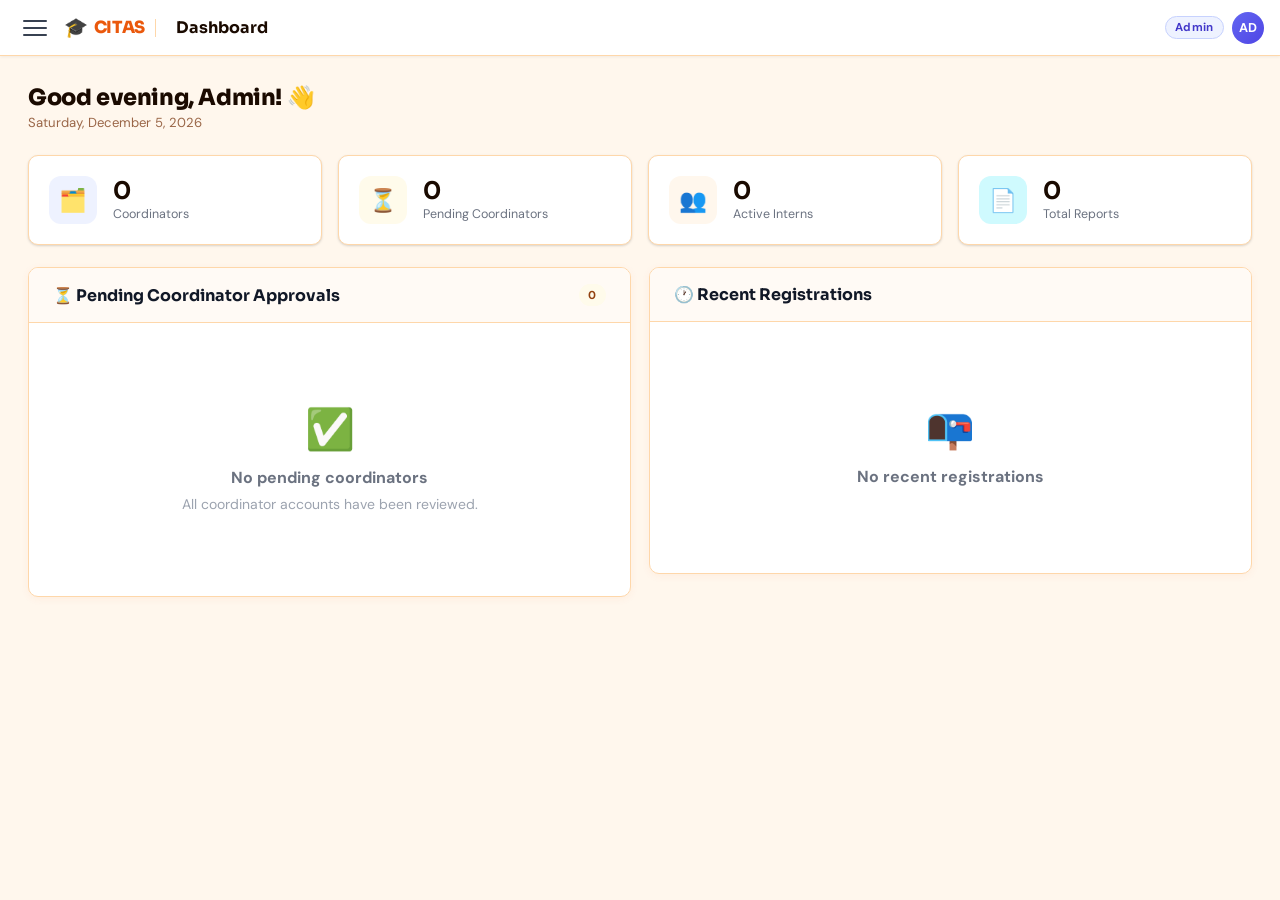
==== commit 8d538636: "refactor(dashboard): comment out loading indicators in dashboard and coordinators sections" ====
--- a/admin.html
+++ b/admin.html
@@ -246,7 +246,7 @@
     // Stat cards slot — refreshed after API responds
     const statSlot = document.createElement('div');
     statSlot.id = 'dash-stat-slot';
-    statSlot.appendChild(UI.loading({ style:'bar', label:'Loading stats…' }));
+   // statSlot.appendChild(UI.loading({ style:'bar', label:'Loading stats…' }));
     sec.appendChild(statSlot);
 
     const row = document.createElement('div');
@@ -256,13 +256,13 @@
     // Pending coordinators preview
     const pendingSlot = document.createElement('div');
     pendingSlot.id = 'dash-pending-slot';
-    pendingSlot.appendChild(UI.loading({ style:'skeleton', rows:3, card:true }));
+   // pendingSlot.appendChild(UI.loading({ style:'skeleton', rows:3, card:true }));
     row.appendChild(pendingSlot);
 
     // Recent registrations
     const recentSlot = document.createElement('div');
     recentSlot.id = 'dash-recent-slot';
-    recentSlot.appendChild(UI.loading({ style:'skeleton', rows:4, card:true }));
+    //recentSlot.appendChild(UI.loading({ style:'skeleton', rows:4, card:true }));
     row.appendChild(recentSlot);
 
     sec.appendChild(row);
@@ -411,7 +411,7 @@
     // List container
     const listWrap = document.createElement('div');
     listWrap.id = 'coordinators-list-wrap';
-    listWrap.appendChild(UI.loading({ style:'skeleton', rows:4 }));
+    //listWrap.appendChild(UI.loading({ style:'skeleton', rows:4 }));
     sec.appendChild(listWrap);
 
     this.loadAndRender();
--- a/assets/uiParts.css
+++ b/assets/uiParts.css
@@ -1740,4 +1740,115 @@
   to {
     transform: rotate(360deg);
   }
-}+}
+
+.cui-loading {
+  display: flex;
+  flex-direction: column;
+  align-items: center;
+  justify-content: center;
+  gap: .65rem;
+  padding: 2rem 1rem;
+  width: 100%;
+  box-sizing: border-box;
+}
+
+.cui-loading-label {
+  font-size: .82rem;
+  color: #9A6647;
+  font-weight: 500;
+  margin: 0;
+  text-align: center;
+}
+
+/* ── Sizes ────────────────────────────────────────────────── */
+.cui-loading-sm { padding: 1rem .5rem; }
+.cui-loading-lg { padding: 3.5rem 1rem; }
+
+/* ── Spinner ──────────────────────────────────────────────── */
+.cui-loading-ring {
+  width: 36px;
+  height: 36px;
+  border: 3.5px solid #FED7AA;
+  border-top-color: #EA580C;
+  border-radius: 50%;
+  animation: cuiLoadSpin .75s linear infinite;
+  flex-shrink: 0;
+}
+.cui-loading-sm .cui-loading-ring { width: 22px; height: 22px; border-width: 2.5px; }
+.cui-loading-lg .cui-loading-ring { width: 52px; height: 52px; border-width: 4.5px; }
+
+@keyframes cuiLoadSpin { to { transform: rotate(360deg); } }
+
+/* ── Dots ─────────────────────────────────────────────────── */
+.cui-loading-dots {
+  display: flex;
+  align-items: center;
+  gap: .5rem;
+}
+
+.cui-loading-dot {
+  width: 10px;
+  height: 10px;
+  border-radius: 50%;
+  background: #EA580C;
+  animation: cuiDotBounce .9s ease-in-out infinite;
+  flex-shrink: 0;
+}
+.cui-loading-dot:nth-child(2) { animation-delay: .18s; }
+.cui-loading-dot:nth-child(3) { animation-delay: .36s; }
+
+.cui-loading-sm .cui-loading-dot { width:  7px; height:  7px; }
+.cui-loading-lg .cui-loading-dot { width: 14px; height: 14px; }
+
+@keyframes cuiDotBounce {
+  0%, 80%, 100% { transform: scale(.55); opacity: .4; }
+  40%           { transform: scale(1);   opacity: 1;  }
+}
+
+/* ── Bar ──────────────────────────────────────────────────── */
+.cui-loading-bar {
+  align-items: flex-start;
+  padding: 1.25rem 1.5rem;
+}
+
+.cui-loading-bar-label {
+  font-size: .82rem;
+  font-weight: 600;
+  color: #6B3A1F;
+  margin: 0 0 .55rem;
+}
+
+.cui-loading-bar-track {
+  width: 100%;
+  height: 6px;
+  background: #FED7AA;
+  border-radius: 20px;
+  overflow: hidden;
+  position: relative;
+}
+
+.cui-loading-bar-fill {
+  position: absolute;
+  top: 0; left: 0;
+  height: 100%;
+  width: 40%;
+  background: #EA580C;
+  border-radius: 20px;
+  animation: cuiBarSlide 1.5s ease-in-out infinite;
+}
+
+@keyframes cuiBarSlide {
+  0%   { left: -45%; }
+  100% { left: 110%; }
+}
+
+/* ── Skeleton ─────────────────────────────────────────────── */
+.cui-loading-skeleton-wrap {
+  align-items: flex-start;
+  padding: 1.1rem 1.5rem;
+  gap: 0;
+}
+
+/* .cui-skeleton is already in the library — reused here */
+
